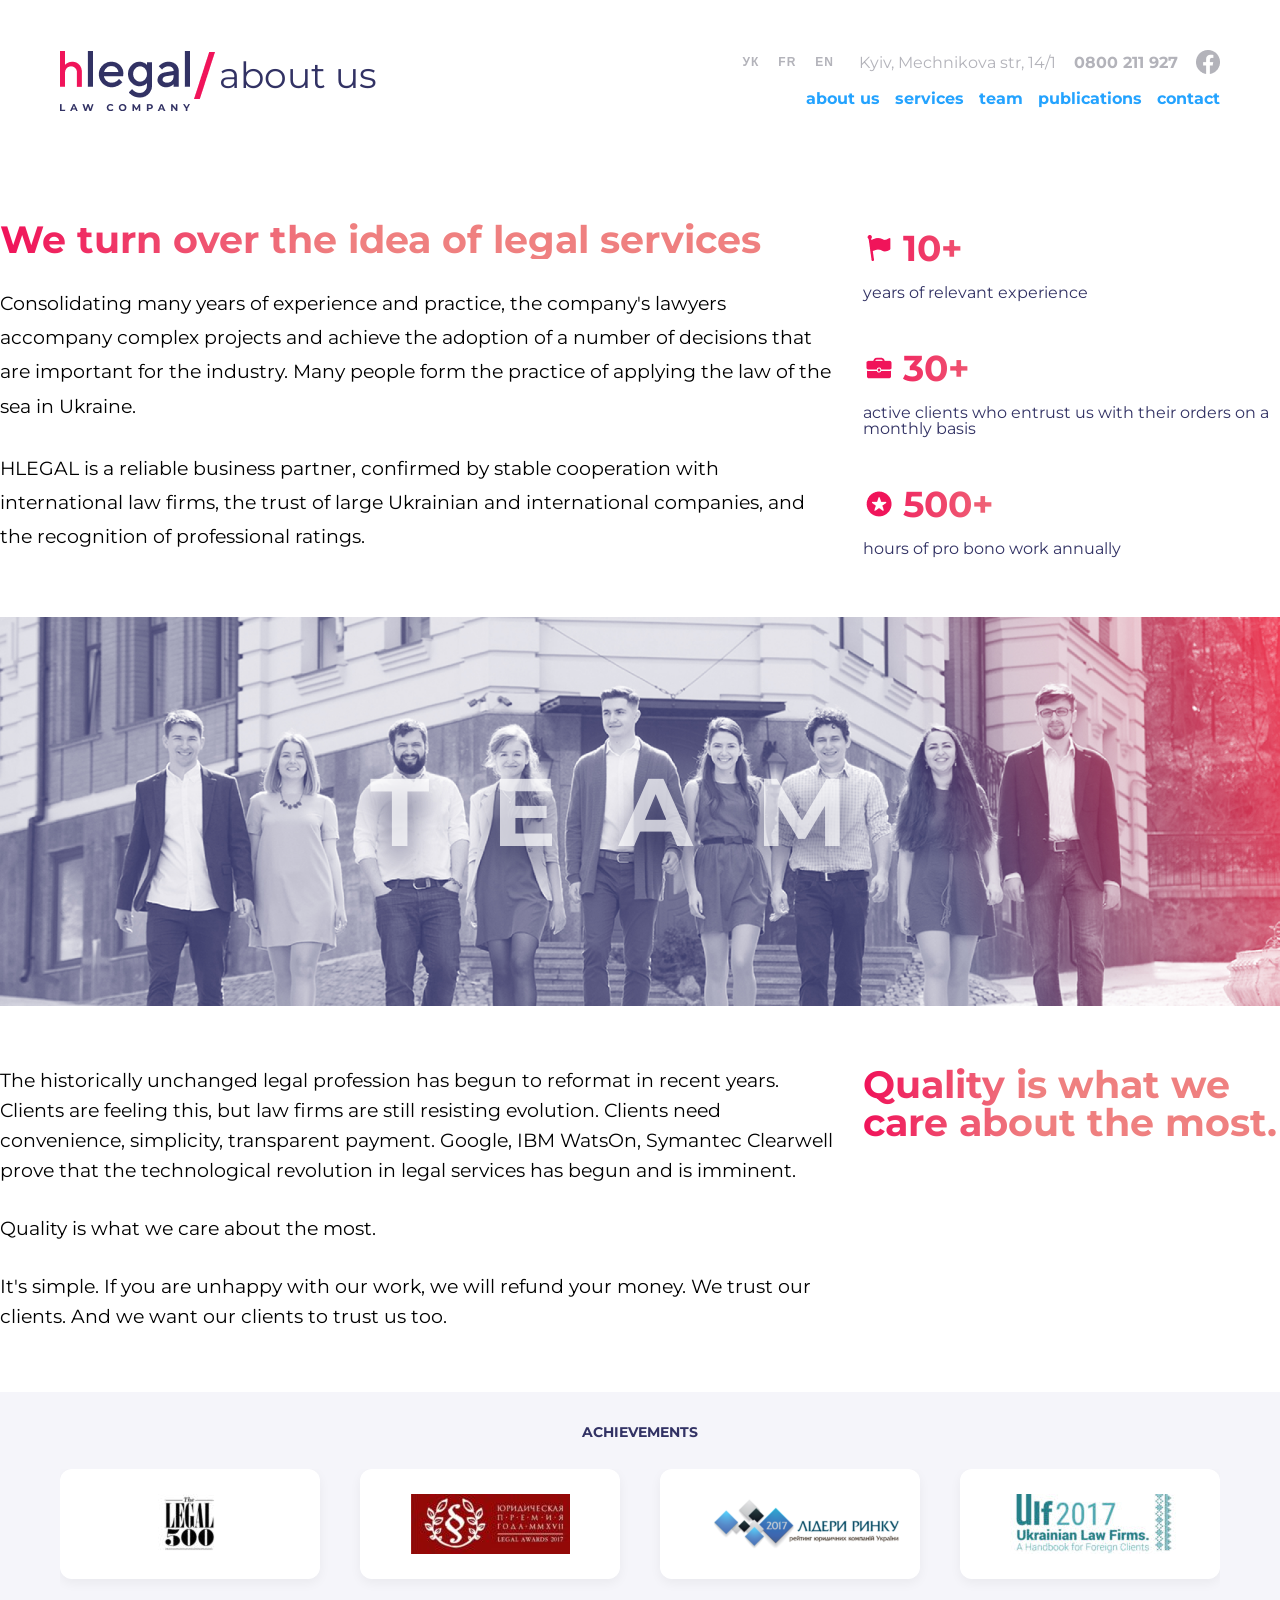
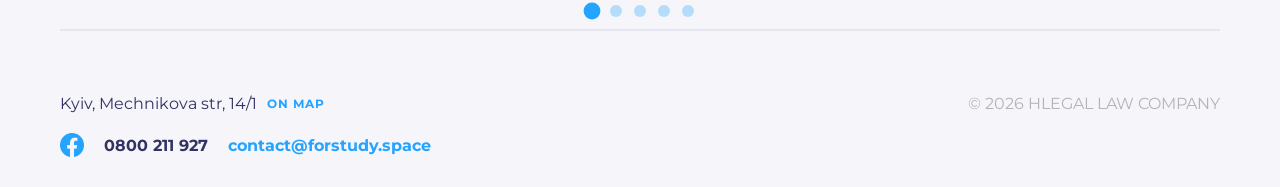
==== about.html @ 5de7d894 "about 1440" ====
<!doctype html>
<html lang="uk">
  <head>
    <meta charset="UTF-8" />
    <meta name="viewport" content="width=device-width, initial-scale=1.0" />
    <title>About Us | hlegal</title>
    <!-- Підключення вашого скомпільованого CSS файлу -->
    <link rel="stylesheet" href="scss/about.css" />
    <link
      rel="stylesheet"
      href="https://cdn.jsdelivr.net/npm/swiper@11/swiper-bundle.min.css"
    />
  </head>
  <body>
    <!-- ГОЛОВНИЙ КОНТЕЙНЕР СТОРІНКИ (1440px) -->
    <div class="container">
      <!-- =========================================================
           HEADER
           ========================================================= -->
      <header class="page-header">
        <!-- ЛОГОТИП -->
        <div class="page-header__logo">
          <a href="index.html" class="page-header__logo-link">
            <img src="./images/about/Logo.png" alt="hlegal logo" />
          </a>
          <a href="index.html" class="page-header__logo-link-second">
            <img src="./images/about/Slash.png" alt="slash spacer" />
          </a>
          <span class="page-header__logo-title">about us</span>
        </div>

        <!-- ПРАВА ЧАСТИНА (МЕТА + НАВІГАЦІЯ) -->
        <div class="page-header__right">
          <!-- МОВИ + КОНТАКТИ -->
          <div class="page-header__meta">
            <!-- ПЕРЕМИКАЧ МОВ -->
            <div class="lang-switcher">
              <button type="button" class="lang-switcher__btn">УК</button>
              <button type="button" class="lang-switcher__btn">FR</button>
              <button type="button" class="lang-switcher__btn">EN</button>
            </div>

            <!-- КОНТАКТИ -->
            <div class="header-contacts">
              <a
                href="https://www.google.com/maps/search/?api=1&query=Kyiv%2C+Mechnikova+str%2C+14%2F1"
                target="_blank"
                rel="noopener noreferrer"
                class="header-contacts__address"
              >
                Kyiv, Mechnikova str, 14/1
              </a>

              <a href="tel:0800211927" class="header-contacts__phone">
                0800 211 927
              </a>
              <a
                href="https://facebook.com"
                class="header-contacts__fb"
                target="_blank"
                rel="noopener"
              >
                <img
                  src="./images/about/Facebook.png"
                  alt="Facebook"
                  class="header-contacts__fb-icon"
                />
                <img
                  src="./images/about/Facebook-Hover.png"
                  alt="Facebook Hover"
                  class="header-contacts__fb-icon-hover"
                />
              </a>
            </div>
          </div>

          <!-- НАВІГАЦІЯ -->
          <nav class="header-nav">
            <a href="about.html" class="header-nav__link">about us</a>
            <a href="services.html" class="header-nav__link">services</a>
            <a href="team.html" class="header-nav__link">team</a>
            <a href="publications.html" class="header-nav__link"
              >publications</a
            >
            <a href="contacts.html" class="header-nav__link">contact</a>
          </nav>
        </div>
      </header>

      <!-- =========================================================
           MAIN CONTENT
           ========================================================= -->
      <main>
        <!-- СЕКЦІЯ ABOUT (Контейнер 1080px) -->
        <section class="about">
          <div class="container-small">
            <!-- Ліва частина з текстом -->
            <div class="about__content">
              <h1 class="about__title">
                We turn over the idea of legal services
              </h1>
              <p class="about__text">
                Consolidating many years of experience and practice, the
                company's lawyers accompany complex projects and achieve the
                adoption of a number of decisions that are important for the
                industry. Many people form the practice of applying the law of
                the sea in Ukraine.
              </p>
              <p class="about__text">
                HLEGAL is a reliable business partner, confirmed by stable
                cooperation with international law firms, the trust of large
                Ukrainian and international companies, and the recognition of
                professional ratings.
              </p>
            </div>

            <div class="about__statistics">
              <!-- 10+ -->
              <div class="about__stat">
                <div class="about__stat-number">
                  <img src="./images/about/Experience.png" alt="icon" />
                  <span>10+</span>
                </div>

                <p class="about__stat-text">years of relevant experience</p>
              </div>

              <!-- 30+ -->
              <div class="about__stat">
                <div class="about__stat-number">
                  <img src="./images/about/Clients.png" alt="icon" />
                  <span>30+</span>
                </div>

                <p class="about__stat-text">
                  active clients who entrust us with their orders on a monthly
                  basis
                </p>
              </div>

              <!-- 500+ -->
              <div class="about__stat">
                <div class="about__stat-number">
                  <img src="./images/about/Probono.png" alt="icon" />
                  <span>500+</span>
                </div>

                <p class="about__stat-text">hours of pro bono work annually</p>
              </div>
            </div>
          </div>
        </section>

        <!-- СЕКЦІЯ TEAM PHOTO (Контейнер 1440px) -->
        <section class="team-photo">
          <img
            src="./images/about/Team.jpg"
            alt="Наша команда"
            class="team-photo__image"
          />
          <h2 class="team-photo__title">team</h2>
        </section>

        <!-- СЕКЦІЯ QUALITY (Контейнер 1080px) -->
        <section class="quality">
          <div class="container-small">
            <!-- Перша колонка Grid -->
            <div class="quality__content">
              <p class="quality__text">
                The historically unchanged legal profession has begun to
                reformat in recent years. Clients are feeling this, but law
                firms are still resisting evolution. Clients need convenience,
                simplicity, transparent payment. Google, IBM WatsOn, Symantec
                Clearwell prove that the technological revolution in legal
                services has begun and is imminent.
              </p>
              <p class="quality__text">
                Quality is what we care about the most.
              </p>
              <p class="quality__text">
                It's simple. If you are unhappy with our work, we will refund
                your money. We trust our clients. And we want our clients to
                trust us too.
              </p>
            </div>

            <!-- Друга колонка Grid -->
            <div class="quality__content">
              <h3 class="quality__title">
                Quality is what we care about the most.
              </h3>
            </div>
          </div>
        </section>
        <!-- =========================================================
     СЕКЦІЯ СЛАЙДЕРА З ЗАГОЛОВКОМ (Контейнер 1080px, сірий фон)
     ========================================================= -->
        <section class="team-slider">
          <div class="container-small">
            <!-- ЗАГОЛОВОК СЕКЦІЇ -->
            <h3 class="team-slider__title">achievements</h3>

            <div class="swiper teamSwiper">
              <div class="swiper-wrapper">
                <!-- Слайд 1 -->
                <div class="swiper-slide team-slide">
                  <img
                    src="./images/about/Achievment-1.png"
                    loading="lazy"
                    alt="Partner 1"
                    class="team-slide__img"
                  />
                </div>
                <!-- Слайд 2 -->
                <div class="swiper-slide team-slide">
                  <img
                    src="./images/about/Achievment-2.png"
                    loading="lazy"
                    alt="Partner 2"
                    class="team-slide__img"
                  />
                </div>
                <!-- Слайд 3 -->
                <div class="swiper-slide team-slide">
                  <img
                    src="./images/about/Achievment-3.png"
                    loading="lazy"
                    alt="Partner 3"
                    class="team-slide__img"
                  />
                </div>
                <!-- Слайд 4 -->
                <div class="swiper-slide team-slide">
                  <img
                    src="./images/about/Achievment-4.png"
                    loading="lazy"
                    alt="Partner 4"
                    class="team-slide__img"
                  />
                </div>
                <!-- Слайд 1 -->
                <div class="swiper-slide team-slide">
                  <img
                    src="./images/about/Achievment-1.png"
                    loading="lazy"
                    alt="Partner 1"
                    class="team-slide__img"
                  />
                </div>
                <!-- Слайд 2 -->
                <div class="swiper-slide team-slide">
                  <img
                    src="./images/about/Achievment-2.png"
                    loading="lazy"
                    alt="Partner 2"
                    class="team-slide__img"
                  />
                </div>
                <!-- Слайд 3 -->
                <div class="swiper-slide team-slide">
                  <img
                    src="./images/about/Achievment-3.png"
                    loading="lazy"
                    alt="Partner 3"
                    class="team-slide__img"
                  />
                </div>
                <!-- Слайд 4 -->
                <div class="swiper-slide team-slide">
                  <img
                    src="./images/about/Achievment-4.png"
                    loading="lazy"
                    alt="Partner 4"
                    class="team-slide__img"
                  />
                </div>
              </div>

              <!-- Крапочки пагінації знизу -->
              <div class="swiper-pagination"></div>
            </div>
          </div>
        </section>
      </main>
      <!-- =========================================================
     FOOTER
     ========================================================= -->

      <footer class="footer">
        <!-- Ми видалили проміжний div, тепер тут одразу йде top -->
        <div class="footer__top">
          <!-- Ліва частина -->
          <div class="footer__info">
            <div class="footer__address">
              <a
                href="https://google.com"
                target="_blank"
                rel="noopener noreferrer"
                class="footer__address-link"
              >
                Kyiv, Mechnikova str, 14/1
              </a>
              <a
                href="https://google.com"
                target="_blank"
                rel="noopener noreferrer"
                class="footer__map-link"
              >
                ON MAP
              </a>
            </div>

            <div class="footer__contacts">
              <a
                href="https://facebook.com"
                class="header-contacts__fb"
                target="_blank"
                rel="noopener"
              >
                <img
                  src="./images/about/Facebook-Footer.png"
                  alt="Facebook"
                  class="header-contacts__fb-icon"
                />
                <img
                  src="./images/about/Facebook-Hover.png"
                  alt="Facebook Hover"
                  class="header-contacts__fb-icon-hover"
                />
              </a>
              <a href="tel:0800211927" class="footer__phone">0800 211 927</a>
              <a href="mailto:contact@forstudy.space" class="footer__email"
                >contact@forstudy.space</a
              >
            </div>
          </div>

          <!-- Права частина -->
          <p class="footer__copyright">
            © <span id="currentYear">2026</span> HLEGAL LAW COMPANY
          </p>
        </div>
      </footer>
    </div>

    <script src="https://cdn.jsdelivr.net/npm/swiper@11/swiper-bundle.min.js"></script>
    <script src="/js/slider.js"></script>
    <script src="./js/main.js"></script>
  </body>
</html>
---- scss/about.css ----
@charset "UTF-8";
/* =========================================
   ШРИФТИ
   ========================================= */
/* Montserrat Regular — звичайний текст */
@font-face {
  font-family: "Montserrat";
  src: url("../fonts/Montserrat-Regular.woff2") format("woff2"), url("../fonts/Montserrat-Regular.woff") format("woff");
  font-weight: 400;
  font-style: normal;
  font-display: swap;
}
/* Montserrat Bold — жирний текст */
@font-face {
  font-family: "Montserrat";
  src: url("../fonts/Montserrat-Bold.woff2") format("woff2"), url("../fonts/Montserrat-Bold.woff") format("woff");
  font-weight: 700;
  font-style: normal;
  font-display: swap;
}
/* =========================================
   БАЗОВІ НАЛАШТУВАННЯ
   ========================================= */
/*
  box-sizing: border-box;

  Робимо так, щоб padding і border
  входили в задану ширину елемента.
*/
* {
  box-sizing: border-box;
}

/*
  Прибираємо стандартні відступи браузера
  у html та body.
*/
html,
body {
  margin: 0;
  padding: 0;
}

/*
  Встановлюємо Montserrat
  як основний шрифт сайту.
*/
body {
  font-family: "Montserrat", sans-serif;
}

/*
  Прибираємо стандартне підкреслення
  у посилань.
*/
a {
  text-decoration: none;
}

/*
  Прибираємо стандартний стиль кнопок.
*/
button {
  border: none;
  background: none;
  padding: 0;
  cursor: pointer;
}

/* =========================================================
   LAYOUT CONTAINERS (Контейнери обмежувачі)
   ========================================================= */
.container-small, .container {
  width: 100%;
  margin: 0 auto;
}

.container {
  max-width: 1440px;
}

.container-small {
  max-width: 1320px;
}

/* =========================================================
   PAGE HEADER (Шапка сторінки)
   ========================================================= */
.page-header {
  width: 100%;
  padding: 50px 60px;
  display: grid;
  grid-template-columns: auto 1fr;
  gap: 20px;
}
.page-header__logo {
  display: grid;
  grid-template-columns: repeat(3, auto);
  align-items: center;
  column-gap: 4px;
}
.page-header__logo-link {
  display: grid;
}
.page-header__logo-link-second {
  display: grid;
  transform: translateY(-5px);
}
.page-header__logo-title {
  font-weight: 400;
  font-size: 36px;
  line-height: 1;
  color: #323264;
  transform: translateY(-6px);
}
.page-header__right {
  display: grid;
  grid-template-rows: auto auto;
  justify-items: end;
  gap: 15px;
}
.page-header__meta {
  display: grid;
  grid-template-columns: auto auto;
  gap: 18px;
  align-items: center;
}

/* =========================================================
   LANGUAGE SWITCHER (Перемикач мов)
   ========================================================= */
.lang-switcher {
  display: grid;
  grid-template-columns: repeat(3, auto);
  gap: 5px;
}
.lang-switcher__btn {
  padding: 5px 7px;
  font-weight: 700;
  font-size: 12px;
  letter-spacing: 1px;
  color: #b3b3ba;
  background: transparent;
  border: none;
  cursor: pointer;
  transition: color 0.3s ease, background-color 0.3s ease;
}
.lang-switcher__btn:hover, .lang-switcher__btn--active {
  color: #ffffff;
  background-color: #f0145a;
  border-radius: 8px;
}
.lang-switcher__btn:focus-visible {
  outline: 2px solid #f0145a;
  outline-offset: 2px;
  border-radius: 8px;
}

/* =========================================================
   HEADER CONTACTS (Контакти в шапці)
   ========================================================= */
.header-contacts {
  display: grid;
  grid-template-columns: repeat(3, auto);
  gap: 18px;
  align-items: center;
}
.header-contacts__address {
  font-weight: 400;
  font-size: 16px;
  text-align: right;
  color: #b3b3ba;
}
.header-contacts__phone {
  font-weight: 700;
  font-size: 16px;
  text-align: right;
  color: #b3b3ba;
  text-decoration: none;
}
.header-contacts__fb {
  display: grid;
  place-items: center;
  transition: transform 0.2s ease;
}
.header-contacts__fb-icon {
  display: block;
}
.header-contacts__fb-icon-hover {
  display: none;
}
.header-contacts__fb:hover {
  transform: scale(1.1);
}
.header-contacts__fb:hover .header-contacts__fb-icon {
  display: none;
}
.header-contacts__fb:hover .header-contacts__fb-icon-hover {
  display: block;
}

/* =========================================================
   HEADER NAVIGATION (Головне меню сайту)
   ========================================================= */
.header-nav {
  display: grid;
  grid-template-columns: repeat(5, auto);
  gap: 15px;
  justify-content: end;
  align-items: center;
}
.header-nav__link {
  font-weight: 700;
  font-size: 16px;
  color: #24a3ff;
  text-decoration: none;
  border-bottom: 3px solid transparent;
  transition: color 0.3s ease, border-color 0.3s ease;
}
.header-nav__link:hover {
  color: #f0145a;
  border-bottom-color: #f0145a;
}

/* =========================================================
   ABOUT SECTION (Секція "Про нас")
   ========================================================= */
.about {
  width: 100%;
  padding: 60px 0;
}
.about .container-small {
  display: grid;
  grid-template-columns: 6fr 3fr;
  gap: 30px;
  align-items: start;
}
.about__content {
  display: grid;
  gap: 28px;
}
.about__title {
  margin: 0;
  padding: 0;
  font-weight: 700;
  font-size: 38px;
  line-height: 1;
  background: linear-gradient(90.13deg, #f0145a 0.84%, #ef8080 40.96%);
  -webkit-background-clip: text;
  background-clip: text;
  -webkit-text-fill-color: transparent;
}
.about__text {
  margin: 0;
  padding: 0;
  font-weight: 400;
  font-size: 19px;
  line-height: 1.8;
  text-align: left;
  color: #000000;
}
.about__statistics {
  display: grid;
  gap: 40px;
}
.about__stat {
  display: grid;
  gap: 10px;
}
.about__stat-number {
  display: grid;
  grid-template-columns: auto auto;
  align-items: center;
  justify-content: start;
  column-gap: 8px;
  margin: 0;
  padding: 0;
  font-weight: 700;
  font-size: 36px;
  line-height: 1.5;
  background: linear-gradient(90.13deg, #f0145a 0.84%, #ef8080 40.96%);
  -webkit-background-clip: text;
  background-clip: text;
  -webkit-text-fill-color: transparent;
}
.about__stat-number img {
  display: block;
  will-change: transform;
}
.about__stat-number img:hover {
  animation: shake 0.4s ease-in-out;
  filter: drop-shadow(0 0 2px #f0145a);
}
.about__stat-text {
  margin: 0;
  padding: 0;
  font-weight: 400;
  font-size: 16px;
  line-height: 1;
  color: #323264;
}

/* =========================================================
 TEAM PHOTO SECTION (Банер командного фото)
 ========================================================= */
.team-photo {
  width: 100%;
  position: relative;
  display: grid;
}
.team-photo__image {
  width: 100%;
  height: auto;
  display: block;
  object-fit: cover;
}
.team-photo__title {
  margin: 0;
  position: absolute;
  top: 50%;
  left: 50%;
  transform: translate(-50%, -50%);
  font-weight: 700;
  font-size: 96px;
  line-height: 1;
  text-align: center;
  text-transform: uppercase;
  color: rgba(255, 255, 255, 0.7);
  text-shadow: 0 15px 30px rgba(40, 40, 86, 0.8);
  letter-spacing: 63px;
  margin-right: -63px;
  transition: color 0.3s ease;
}
.team-photo__title:hover {
  color: rgb(255, 255, 255);
}

/* =========================================================
   QUALITY SECTION (Секція якості/переваг)
   ========================================================= */
.quality {
  width: 100%;
  padding: 60px 0;
}
.quality .container-small {
  display: grid;
  grid-template-columns: 6fr 3fr;
  gap: 30px;
}
.quality__content {
  display: grid;
  gap: 28px;
}
.quality__title {
  margin: 0;
  padding: 0;
  font-weight: 700;
  font-size: 38px;
  line-height: 1;
  background: linear-gradient(90.13deg, #f0145a 0.84%, #ef8080 40.96%);
  -webkit-background-clip: text;
  background-clip: text;
  -webkit-text-fill-color: transparent;
}
.quality__text {
  margin: 0;
  padding: 0;
  font-weight: 400;
  font-size: 19px;
  line-height: 30px;
  color: #000000;
}

/* =========================================================
   ANIMATIONS & RESPONSIVE BREAKPOINTS (Анімації та адаптив)
   ========================================================= */
@keyframes shake {
  0% {
    transform: translateX(0) rotate(0);
  }
  25% {
    transform: translateX(-3px) rotate(-2deg);
  }
  50% {
    transform: translateX(3px) rotate(2deg);
  }
  75% {
    transform: translateX(-2px) rotate(-1deg);
  }
  100% {
    transform: translateX(0) rotate(0);
  }
}
/* =========================================================
   TEAM SLIDER (КАРТКИ В РЯДОК + ЗАГОЛОВОК ЗВЕРХУ)
   ========================================================= */
.team-slider {
  width: 100%;
  padding: 33px 60px;
  background-color: #f5f5fa;
}
.team-slider .container-small {
  width: 100%;
  max-width: 1440px;
  margin: 0 auto;
  border-bottom: 2px solid #e6e6f0;
  display: flex;
  flex-direction: column;
  gap: 30px;
}
.team-slider {
  /* ---------- ЗАГОЛОВОК H3 НА СІРОМУ ФОНІ ---------- */
}
.team-slider__title {
  margin: 0;
  padding: 0;
  text-align: center;
  text-transform: uppercase;
  font-weight: 700;
  font-size: 14px;
  line-height: 1;
  color: #323264;
}
.team-slider .swiper {
  width: 100%;
  padding-bottom: 50px;
}

/* ---------- ПРЯМОКУТНИК З КАРТИНКОЮ 300х100 ---------- */
.team-slide {
  display: grid !important;
  place-items: center;
  padding: 25px 50px;
  border-radius: 12px;
  overflow: hidden;
  background-color: #ffffff;
  box-shadow: 0 4px 12px rgba(0, 0, 0, 0.05);
  transition: transform 0.3s cubic-bezier(0.25, 0.46, 0.45, 0.94), box-shadow 0.3s ease;
}
.team-slide:hover {
  transform: translateY(-6px) scale(1.03);
  box-shadow: 0 10px 20px rgba(40, 40, 86, 0.12);
}
.team-slide__img {
  width: auto;
  height: auto;
  display: block;
  object-fit: contain;
}
.team-slide {
  backface-visibility: hidden;
  transform: translateZ(0);
}

/* ---------- КРАПОЧКИ ПАГІНАЦІЇ ---------- */
.team-slider .swiper-pagination-bullet {
  width: 12px;
  height: 12px;
  background-color: #24a3ff;
  opacity: 0.3;
  margin: 0 6px !important;
  transition: opacity 0.3s ease, transform 0.3s ease;
}
.team-slider .swiper-pagination-bullet:hover {
  opacity: 0.6;
  transform: scale(1.2);
}
.team-slider .swiper-pagination-bullet-active {
  opacity: 1;
  transform: scale(1.4);
  background-color: #24a3ff;
}
.team-slider .swiper-pagination-bullet-active:hover {
  opacity: 1;
  transform: scale(1.4);
}

/* =========================================================
   FOOTER SECTION
   ========================================================= */
.footer {
  width: 100%;
  padding: 30px 60px;
  background-color: #f5f5fa;
}
.footer__top {
  display: grid;
  grid-template-columns: 1fr auto;
  gap: 30px;
  align-items: start;
}
.footer__info {
  display: grid;
  gap: 20px;
}
.footer__address {
  display: grid;
  grid-template-columns: repeat(2, auto);
  gap: 10px;
  align-items: center;
  justify-content: start;
}
.footer__address-link {
  font-size: 16px;
  font-weight: 400;
  color: #323264;
  text-decoration: none;
}
.footer__map-link {
  font-size: 12px;
  font-weight: 700;
  letter-spacing: 1px;
  color: #24a3ff;
  text-decoration: none;
}
.footer__contacts {
  display: grid;
  grid-template-columns: repeat(3, auto);
  gap: 20px;
  align-items: center;
  justify-content: start;
}
.footer__contacts .header-contacts__fb {
  width: 24px;
  height: 24px;
  transition: transform 0.2s ease;
}
.footer__contacts .header-contacts__fb img {
  width: 100%;
  height: 100%;
  display: block;
  object-fit: contain;
}
.footer__contacts .header-contacts__fb .header-contacts__fb-icon-hover {
  display: none;
}
.footer__contacts .header-contacts__fb:hover {
  transform: scale(1.1);
}
.footer__contacts .header-contacts__fb:hover .header-contacts__fb-icon {
  display: none;
}
.footer__contacts .header-contacts__fb:hover .header-contacts__fb-icon-hover {
  display: block;
}
.footer__phone {
  font-size: 16px;
  font-weight: 700;
  color: #323264;
  text-decoration: none;
  transition: color 0.3s ease;
}
.footer__email {
  font-size: 16px;
  font-weight: 700;
  color: #24a3ff;
  text-decoration: none;
  transition: color 0.3s ease;
}
.footer__email:hover {
  color: #f0145a;
}
.footer__copyright {
  margin: 0;
  font-size: 16px;
  font-weight: 400;
  color: #b3b3ba;
  text-align: right;
}/*# sourceMappingURL=about.css.map */
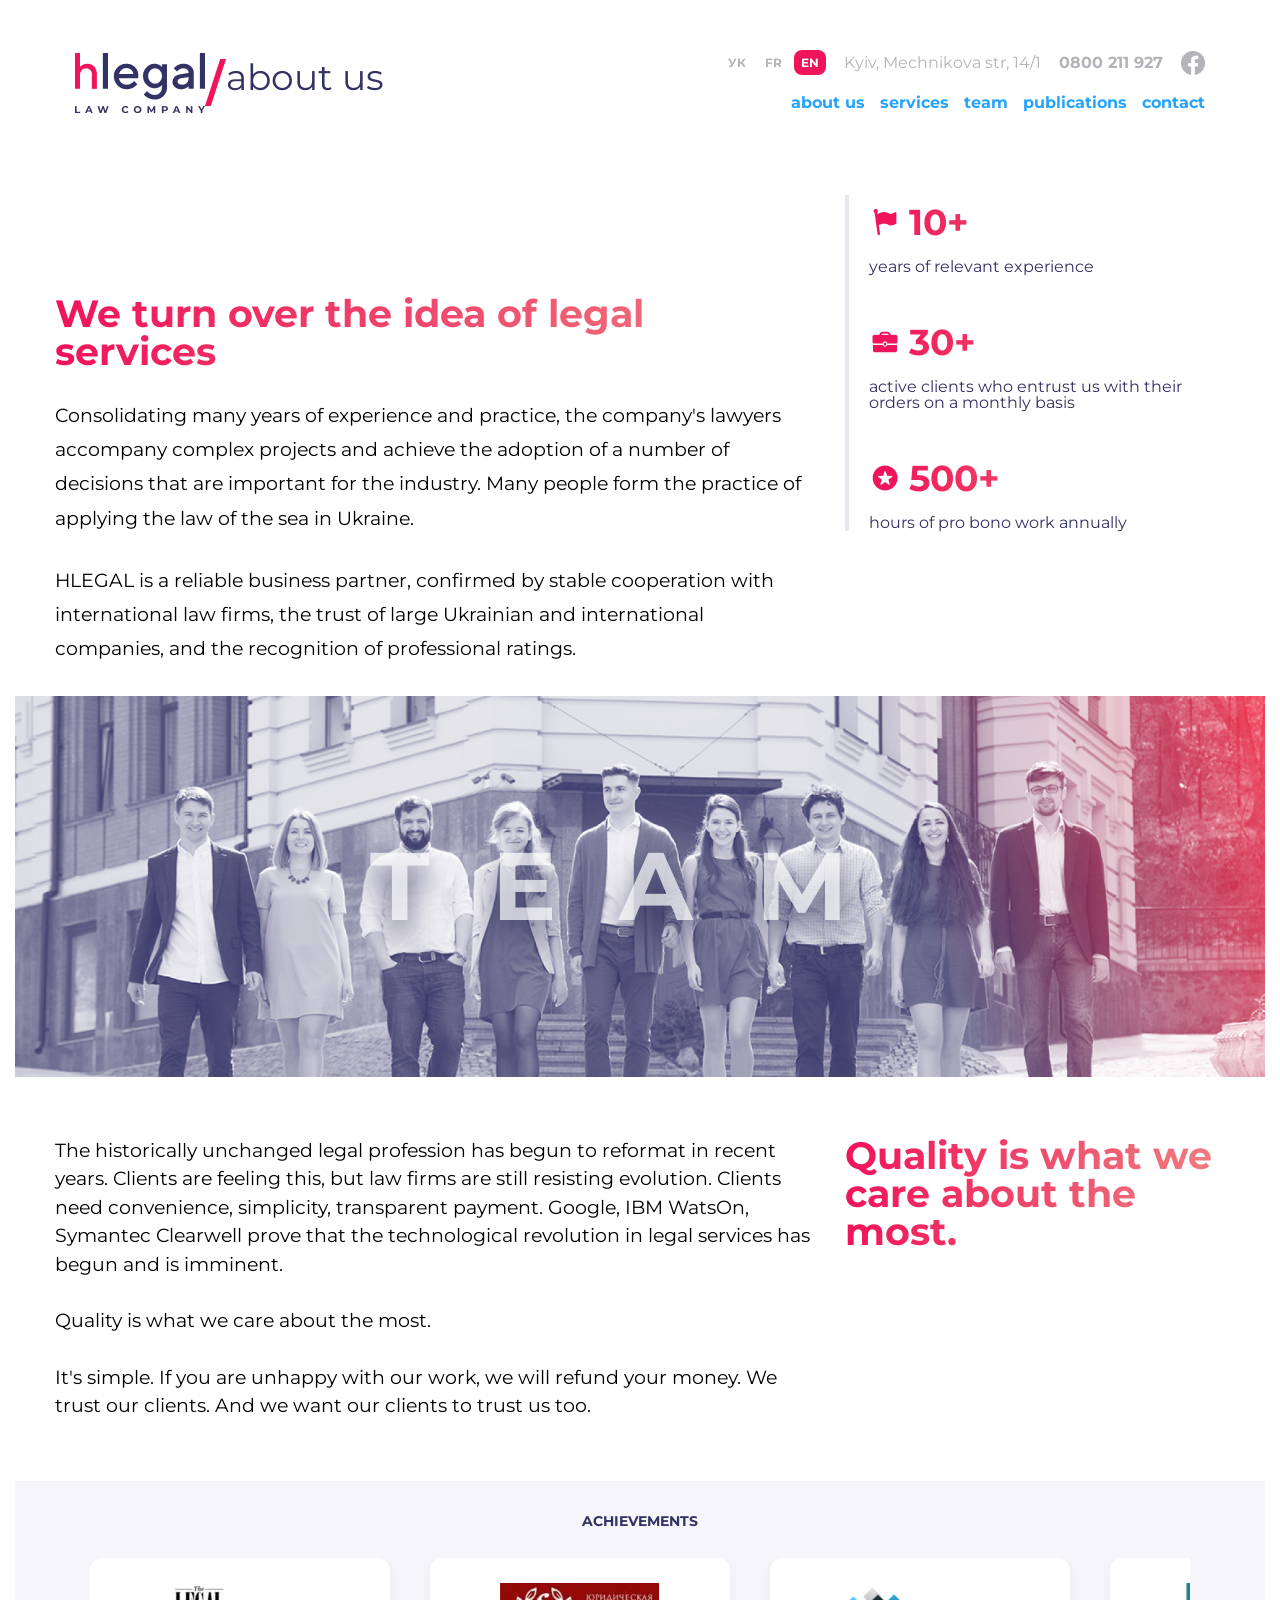
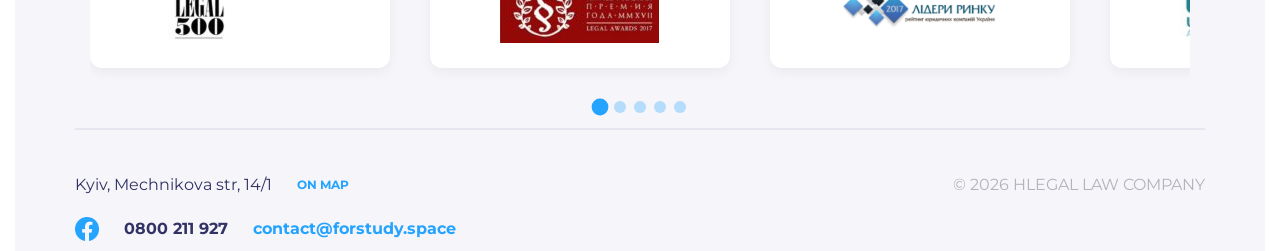
==== commit 47d0fe8c: "done" ====
--- a/about.html
+++ b/about.html
@@ -1,46 +1,69 @@
 <!doctype html>
-<html lang="uk">
+<html lang="en">
   <head>
     <meta charset="UTF-8" />
     <meta name="viewport" content="width=device-width, initial-scale=1.0" />
     <title>About Us | hlegal</title>
-    <!-- Підключення вашого скомпільованого CSS файлу -->
     <link rel="stylesheet" href="scss/about.css" />
+    <link rel="stylesheet" href="scss/header.css" />
+    <link rel="stylesheet" href="scss/footer.css" />
     <link
       rel="stylesheet"
       href="https://cdn.jsdelivr.net/npm/swiper@11/swiper-bundle.min.css"
     />
   </head>
+
   <body>
-    <!-- ГОЛОВНИЙ КОНТЕЙНЕР СТОРІНКИ (1440px) -->
     <div class="container">
-      <!-- =========================================================
-           HEADER
-           ========================================================= -->
       <header class="page-header">
-        <!-- ЛОГОТИП -->
         <div class="page-header__logo">
           <a href="index.html" class="page-header__logo-link">
-            <img src="./images/about/Logo.png" alt="hlegal logo" />
+            <img
+              src="./images/about/Logo.png"
+              alt="hlegal logo"
+              class="page-header__logo-img"
+            />
           </a>
+
           <a href="index.html" class="page-header__logo-link-second">
             <img src="./images/about/Slash.png" alt="slash spacer" />
           </a>
+
           <span class="page-header__logo-title">about us</span>
+
+          <!-- Бургер меню -->
+          <div class="burger">
+            <input type="checkbox" id="burger-checkbox" />
+
+            <label class="burger__button" for="burger-checkbox">
+              <span></span>
+              <span></span>
+              <span></span>
+            </label>
+          </div>
         </div>
 
-        <!-- ПРАВА ЧАСТИНА (МЕТА + НАВІГАЦІЯ) -->
         <div class="page-header__right">
-          <!-- МОВИ + КОНТАКТИ -->
           <div class="page-header__meta">
-            <!-- ПЕРЕМИКАЧ МОВ -->
-            <div class="lang-switcher">
-              <button type="button" class="lang-switcher__btn">УК</button>
-              <button type="button" class="lang-switcher__btn">FR</button>
-              <button type="button" class="lang-switcher__btn">EN</button>
-            </div>
-
-            <!-- КОНТАКТИ -->
+            <ul class="lang-switcher">
+              <li class="lang-switcher__item">
+                <button type="button" class="lang-switcher__btn">УК</button>
+              </li>
+
+              <li class="lang-switcher__item">
+                <button type="button" class="lang-switcher__btn">FR</button>
+              </li>
+
+              <li class="lang-switcher__item">
+                <button
+                  type="button"
+                  class="lang-switcher__btn lang-switcher__btn--active"
+                >
+                  EN
+                </button>
+              </li>
+            </ul>
+
             <div class="header-contacts">
               <a
                 href="https://www.google.com/maps/search/?api=1&query=Kyiv%2C+Mechnikova+str%2C+14%2F1"
@@ -54,17 +77,19 @@
               <a href="tel:0800211927" class="header-contacts__phone">
                 0800 211 927
               </a>
+
               <a
                 href="https://facebook.com"
                 class="header-contacts__fb"
                 target="_blank"
-                rel="noopener"
+                rel="noopener noreferrer"
               >
                 <img
                   src="./images/about/Facebook.png"
                   alt="Facebook"
                   class="header-contacts__fb-icon"
                 />
+
                 <img
                   src="./images/about/Facebook-Hover.png"
                   alt="Facebook Hover"
@@ -73,28 +98,36 @@
               </a>
             </div>
           </div>
-
-          <!-- НАВІГАЦІЯ -->
           <nav class="header-nav">
-            <a href="about.html" class="header-nav__link">about us</a>
-            <a href="services.html" class="header-nav__link">services</a>
-            <a href="team.html" class="header-nav__link">team</a>
-            <a href="publications.html" class="header-nav__link"
-              >publications</a
-            >
-            <a href="contacts.html" class="header-nav__link">contact</a>
+            <ul class="header-nav__list">
+              <li class="header-nav__item">
+                <a href="about.html" class="header-nav__link"> about us </a>
+              </li>
+
+              <li class="header-nav__item">
+                <a href="services.html" class="header-nav__link"> services </a>
+              </li>
+
+              <li class="header-nav__item">
+                <a href="team.html" class="header-nav__link"> team </a>
+              </li>
+
+              <li class="header-nav__item">
+                <a href="publications.html" class="header-nav__link">
+                  publications
+                </a>
+              </li>
+
+              <li class="header-nav__item">
+                <a href="contacts.html" class="header-nav__link"> contact </a>
+              </li>
+            </ul>
           </nav>
         </div>
       </header>
-
-      <!-- =========================================================
-           MAIN CONTENT
-           ========================================================= -->
       <main>
-        <!-- СЕКЦІЯ ABOUT (Контейнер 1080px) -->
         <section class="about">
-          <div class="container-small">
-            <!-- Ліва частина з текстом -->
+          <div class="container-medium">
             <div class="about__content">
               <h1 class="about__title">
                 We turn over the idea of legal services
@@ -115,7 +148,6 @@
             </div>
 
             <div class="about__statistics">
-              <!-- 10+ -->
               <div class="about__stat">
                 <div class="about__stat-number">
                   <img src="./images/about/Experience.png" alt="icon" />
@@ -125,7 +157,6 @@
                 <p class="about__stat-text">years of relevant experience</p>
               </div>
 
-              <!-- 30+ -->
               <div class="about__stat">
                 <div class="about__stat-number">
                   <img src="./images/about/Clients.png" alt="icon" />
@@ -138,7 +169,6 @@
                 </p>
               </div>
 
-              <!-- 500+ -->
               <div class="about__stat">
                 <div class="about__stat-number">
                   <img src="./images/about/Probono.png" alt="icon" />
@@ -151,7 +181,6 @@
           </div>
         </section>
 
-        <!-- СЕКЦІЯ TEAM PHOTO (Контейнер 1440px) -->
         <section class="team-photo">
           <img
             src="./images/about/Team.jpg"
@@ -161,10 +190,8 @@
           <h2 class="team-photo__title">team</h2>
         </section>
 
-        <!-- СЕКЦІЯ QUALITY (Контейнер 1080px) -->
         <section class="quality">
-          <div class="container-small">
-            <!-- Перша колонка Grid -->
+          <div class="container-medium">
             <div class="quality__content">
               <p class="quality__text">
                 The historically unchanged legal profession has begun to
@@ -174,7 +201,7 @@
                 Clearwell prove that the technological revolution in legal
                 services has begun and is imminent.
               </p>
-              <p class="quality__text">
+              <p class="quality__text quality__text--accent">
                 Quality is what we care about the most.
               </p>
               <p class="quality__text">
@@ -184,7 +211,6 @@
               </p>
             </div>
 
-            <!-- Друга колонка Grid -->
             <div class="quality__content">
               <h3 class="quality__title">
                 Quality is what we care about the most.
@@ -192,17 +218,13 @@
             </div>
           </div>
         </section>
-        <!-- =========================================================
-     СЕКЦІЯ СЛАЙДЕРА З ЗАГОЛОВКОМ (Контейнер 1080px, сірий фон)
-     ========================================================= -->
+
         <section class="team-slider">
-          <div class="container-small">
-            <!-- ЗАГОЛОВОК СЕКЦІЇ -->
+          <div class="container-medium">
             <h3 class="team-slider__title">achievements</h3>
 
             <div class="swiper teamSwiper">
               <div class="swiper-wrapper">
-                <!-- Слайд 1 -->
                 <div class="swiper-slide team-slide">
                   <img
                     src="./images/about/Achievment-1.png"
@@ -211,7 +233,6 @@
                     class="team-slide__img"
                   />
                 </div>
-                <!-- Слайд 2 -->
                 <div class="swiper-slide team-slide">
                   <img
                     src="./images/about/Achievment-2.png"
@@ -220,7 +241,6 @@
                     class="team-slide__img"
                   />
                 </div>
-                <!-- Слайд 3 -->
                 <div class="swiper-slide team-slide">
                   <img
                     src="./images/about/Achievment-3.png"
@@ -229,7 +249,6 @@
                     class="team-slide__img"
                   />
                 </div>
-                <!-- Слайд 4 -->
                 <div class="swiper-slide team-slide">
                   <img
                     src="./images/about/Achievment-4.png"
@@ -238,7 +257,6 @@
                     class="team-slide__img"
                   />
                 </div>
-                <!-- Слайд 1 -->
                 <div class="swiper-slide team-slide">
                   <img
                     src="./images/about/Achievment-1.png"
@@ -247,7 +265,6 @@
                     class="team-slide__img"
                   />
                 </div>
-                <!-- Слайд 2 -->
                 <div class="swiper-slide team-slide">
                   <img
                     src="./images/about/Achievment-2.png"
@@ -256,7 +273,6 @@
                     class="team-slide__img"
                   />
                 </div>
-                <!-- Слайд 3 -->
                 <div class="swiper-slide team-slide">
                   <img
                     src="./images/about/Achievment-3.png"
@@ -265,7 +281,6 @@
                     class="team-slide__img"
                   />
                 </div>
-                <!-- Слайд 4 -->
                 <div class="swiper-slide team-slide">
                   <img
                     src="./images/about/Achievment-4.png"
@@ -275,21 +290,14 @@
                   />
                 </div>
               </div>
-
-              <!-- Крапочки пагінації знизу -->
               <div class="swiper-pagination"></div>
             </div>
           </div>
         </section>
       </main>
-      <!-- =========================================================
-     FOOTER
-     ========================================================= -->
 
       <footer class="footer">
-        <!-- Ми видалили проміжний div, тепер тут одразу йде top -->
         <div class="footer__top">
-          <!-- Ліва частина -->
           <div class="footer__info">
             <div class="footer__address">
               <a
@@ -315,7 +323,7 @@
                 href="https://facebook.com"
                 class="header-contacts__fb"
                 target="_blank"
-                rel="noopener"
+                rel="noopener noreferrer"
               >
                 <img
                   src="./images/about/Facebook-Footer.png"
@@ -328,23 +336,23 @@
                   class="header-contacts__fb-icon-hover"
                 />
               </a>
+
               <a href="tel:0800211927" class="footer__phone">0800 211 927</a>
-              <a href="mailto:contact@forstudy.space" class="footer__email"
-                >contact@forstudy.space</a
-              >
-            </div>
-          </div>
-
-          <!-- Права частина -->
+
+              <a href="mailto:contact@forstudy.space" class="footer__email">
+                contact@forstudy.space
+              </a>
+            </div>
+          </div>
           <p class="footer__copyright">
             © <span id="currentYear">2026</span> HLEGAL LAW COMPANY
           </p>
         </div>
       </footer>
     </div>
-
     <script src="https://cdn.jsdelivr.net/npm/swiper@11/swiper-bundle.min.js"></script>
     <script src="/js/slider.js"></script>
     <script src="./js/main.js"></script>
+    <script src="js/lang-switcher.js"></script>
   </body>
 </html>
--- a/scss/about.css
+++ b/scss/about.css
@@ -1,8 +1,10 @@
 @charset "UTF-8";
-/* =========================================
-   ШРИФТИ
-   ========================================= */
-/* Montserrat Regular — звичайний текст */
+/* =========================================================
+КОЛІРНІ ЗМІННІ 
+   ========================================================= */
+/* =========================================================
+   ЛОКАЛЬНЕ ПІДКЛЮЧЕННЯ ШРИФТІВ
+   ========================================================= */
 @font-face {
   font-family: "Montserrat";
   src: url("../fonts/Montserrat-Regular.woff2") format("woff2"), url("../fonts/Montserrat-Regular.woff") format("woff");
@@ -10,7 +12,6 @@
   font-style: normal;
   font-display: swap;
 }
-/* Montserrat Bold — жирний текст */
 @font-face {
   font-family: "Montserrat";
   src: url("../fonts/Montserrat-Bold.woff2") format("woff2"), url("../fonts/Montserrat-Bold.woff") format("woff");
@@ -18,218 +19,186 @@
   font-style: normal;
   font-display: swap;
 }
-/* =========================================
-   БАЗОВІ НАЛАШТУВАННЯ
-   ========================================= */
-/*
+/* =========================================================
+ GLOBAL BASE SETTINGS 
+   ========================================================= */
+*,
+*::before,
+*::after {
   box-sizing: border-box;
-
-  Робимо так, щоб padding і border
-  входили в задану ширину елемента.
-*/
-* {
-  box-sizing: border-box;
-}
-
-/*
-  Прибираємо стандартні відступи браузера
-  у html та body.
-*/
-html,
-body {
   margin: 0;
   padding: 0;
 }
 
-/*
-  Встановлюємо Montserrat
-  як основний шрифт сайту.
-*/
+html {
+  scroll-behavior: smooth;
+  height: 100%;
+}
+
 body {
   font-family: "Montserrat", sans-serif;
-}
-
-/*
-  Прибираємо стандартне підкреслення
-  у посилань.
-*/
+  font-size: 16px;
+  line-height: 1.5;
+  color: #ffffff;
+  background-color: #ffffff;
+  min-height: 100%;
+}
+
 a {
+  color: inherit;
   text-decoration: none;
 }
 
-/*
-  Прибираємо стандартний стиль кнопок.
-*/
+ul,
+ol {
+  list-style: none;
+}
+
+img {
+  max-width: 100%;
+  height: auto;
+  display: block;
+}
+
 button {
-  border: none;
-  background: none;
-  padding: 0;
+  font-family: inherit;
   cursor: pointer;
 }
 
 /* =========================================================
-   LAYOUT CONTAINERS (Контейнери обмежувачі)
-   ========================================================= */
-.container-small, .container {
+   LAYOUT CONTAINERS
+   ========================================================= */
+.container-medium, .container {
   width: 100%;
   margin: 0 auto;
+  padding: 0 15px;
 }
 
 .container {
-  max-width: 1440px;
-}
-
-.container-small {
-  max-width: 1320px;
-}
-
-/* =========================================================
-   PAGE HEADER (Шапка сторінки)
-   ========================================================= */
-.page-header {
-  width: 100%;
-  padding: 50px 60px;
-  display: grid;
-  grid-template-columns: auto 1fr;
-  gap: 20px;
-}
-.page-header__logo {
-  display: grid;
-  grid-template-columns: repeat(3, auto);
-  align-items: center;
-  column-gap: 4px;
-}
-.page-header__logo-link {
-  display: grid;
-}
-.page-header__logo-link-second {
-  display: grid;
-  transform: translateY(-5px);
-}
-.page-header__logo-title {
-  font-weight: 400;
-  font-size: 36px;
-  line-height: 1;
-  color: #323264;
-  transform: translateY(-6px);
-}
-.page-header__right {
-  display: grid;
-  grid-template-rows: auto auto;
-  justify-items: end;
-  gap: 15px;
-}
-.page-header__meta {
-  display: grid;
-  grid-template-columns: auto auto;
-  gap: 18px;
-  align-items: center;
-}
-
-/* =========================================================
-   LANGUAGE SWITCHER (Перемикач мов)
-   ========================================================= */
-.lang-switcher {
-  display: grid;
-  grid-template-columns: repeat(3, auto);
-  gap: 5px;
-}
-.lang-switcher__btn {
-  padding: 5px 7px;
-  font-weight: 700;
-  font-size: 12px;
-  letter-spacing: 1px;
-  color: #b3b3ba;
-  background: transparent;
-  border: none;
-  cursor: pointer;
-  transition: color 0.3s ease, background-color 0.3s ease;
-}
-.lang-switcher__btn:hover, .lang-switcher__btn--active {
-  color: #ffffff;
-  background-color: #f0145a;
-  border-radius: 8px;
-}
-.lang-switcher__btn:focus-visible {
-  outline: 2px solid #f0145a;
-  outline-offset: 2px;
-  border-radius: 8px;
-}
-
-/* =========================================================
-   HEADER CONTACTS (Контакти в шапці)
-   ========================================================= */
-.header-contacts {
-  display: grid;
-  grid-template-columns: repeat(3, auto);
-  gap: 18px;
-  align-items: center;
-}
-.header-contacts__address {
-  font-weight: 400;
-  font-size: 16px;
-  text-align: right;
-  color: #b3b3ba;
-}
-.header-contacts__phone {
-  font-weight: 700;
-  font-size: 16px;
-  text-align: right;
-  color: #b3b3ba;
-  text-decoration: none;
-}
-.header-contacts__fb {
-  display: grid;
-  place-items: center;
-  transition: transform 0.2s ease;
-}
-.header-contacts__fb-icon {
-  display: block;
-}
-.header-contacts__fb-icon-hover {
-  display: none;
-}
-.header-contacts__fb:hover {
-  transform: scale(1.1);
-}
-.header-contacts__fb:hover .header-contacts__fb-icon {
-  display: none;
-}
-.header-contacts__fb:hover .header-contacts__fb-icon-hover {
-  display: block;
-}
-
-/* =========================================================
-   HEADER NAVIGATION (Головне меню сайту)
-   ========================================================= */
-.header-nav {
-  display: grid;
-  grid-template-columns: repeat(5, auto);
-  gap: 15px;
-  justify-content: end;
-  align-items: center;
-}
-.header-nav__link {
-  font-weight: 700;
-  font-size: 16px;
-  color: #24a3ff;
-  text-decoration: none;
-  border-bottom: 3px solid transparent;
-  transition: color 0.3s ease, border-color 0.3s ease;
-}
-.header-nav__link:hover {
-  color: #f0145a;
-  border-bottom-color: #f0145a;
-}
-
-/* =========================================================
-   ABOUT SECTION (Секція "Про нас")
+  max-width: 1920px;
+}
+
+.container-medium {
+  max-width: 1600px;
+}
+
+@media (max-width: 375px) {
+  .page-header {
+    width: 100%;
+  }
+  .page-header__logo {
+    width: 100%;
+    display: flex;
+    align-items: center;
+  }
+  .page-header .header-nav {
+    position: fixed;
+    inset: 0;
+    width: 100%;
+    height: 100vh;
+    display: flex;
+    align-items: center;
+    justify-content: center;
+    background-color: rgba(50, 50, 100, 0.8);
+    z-index: 999;
+    opacity: 0;
+    visibility: hidden;
+    transition: opacity 0.4s ease, visibility 0.4s ease;
+  }
+  .page-header .header-nav__list {
+    width: calc(100% - 30px);
+    max-width: 345px;
+    display: flex;
+    flex-direction: column;
+    gap: 15px;
+    background-color: #ffffff;
+    padding: 30px 15px;
+    border-radius: 20px;
+    transform: translateY(100%);
+    transition: transform 0.4s ease;
+  }
+  .page-header .header-nav__item {
+    width: 100%;
+  }
+  .page-header .header-nav__link {
+    display: block;
+    width: 100%;
+    padding: 15px;
+    text-align: center;
+    font-weight: 700;
+    font-size: 16px;
+    color: #24a3ff;
+    background-color: #f5f5fa;
+    border-radius: 12px;
+    transition: background-color 0.2s ease, color 0.2s ease;
+  }
+  .page-header .header-nav__link:hover {
+    background-color: rgba(36, 163, 255, 0.1);
+  }
+  .page-header .header-nav__link--active {
+    color: #f0145a;
+  }
+  .burger {
+    display: block;
+    margin-left: auto;
+  }
+  .burger__button {
+    position: relative;
+    width: 30px;
+    height: 30px;
+    display: flex;
+    align-items: center;
+    justify-content: center;
+    cursor: pointer;
+    z-index: 1001;
+  }
+  .burger__button span {
+    position: absolute;
+    width: 100%;
+    height: 2px;
+    background-color: #ffffff;
+    transition: transform 0.3s ease, background-color 0.3s ease, opacity 0.3s ease;
+  }
+  .burger__button span:nth-child(1) {
+    transform: translateY(-7px);
+  }
+  .burger__button span:nth-child(2) {
+    transform: translateY(0);
+  }
+  .burger__button span:nth-child(3) {
+    transform: translateY(7px);
+  }
+  .burger input {
+    display: none;
+  }
+  .page-header:has(#burger-checkbox:checked) .header-nav {
+    opacity: 1;
+    visibility: visible;
+  }
+  .page-header:has(#burger-checkbox:checked) .header-nav .header-nav__list {
+    transform: translateY(0);
+  }
+  .page-header:has(#burger-checkbox:checked) .burger__button span {
+    background-color: #f0145a;
+  }
+  .page-header:has(#burger-checkbox:checked) .burger__button span:nth-child(1) {
+    transform: rotate(45deg);
+  }
+  .page-header:has(#burger-checkbox:checked) .burger__button span:nth-child(2) {
+    opacity: 0;
+  }
+  .page-header:has(#burger-checkbox:checked) .burger__button span:nth-child(3) {
+    transform: rotate(-45deg);
+  }
+}
+/* =========================================================
+   ABOUT SECTION
    ========================================================= */
 .about {
   width: 100%;
-  padding: 60px 0;
-}
-.about .container-small {
+  padding: 30px 0;
+}
+.about .container-medium {
   display: grid;
   grid-template-columns: 6fr 3fr;
   gap: 30px;
@@ -240,69 +209,106 @@
   gap: 28px;
 }
 .about__title {
-  margin: 0;
-  padding: 0;
   font-weight: 700;
   font-size: 38px;
   line-height: 1;
-  background: linear-gradient(90.13deg, #f0145a 0.84%, #ef8080 40.96%);
+  margin-top: 100px;
+  background: linear-gradient(90.13deg, #f0145a 0.84%, #ef8080 99.96%);
   -webkit-background-clip: text;
   background-clip: text;
   -webkit-text-fill-color: transparent;
 }
 .about__text {
-  margin: 0;
-  padding: 0;
   font-weight: 400;
   font-size: 19px;
   line-height: 1.8;
-  text-align: left;
   color: #000000;
 }
 .about__statistics {
   display: grid;
   gap: 40px;
+  border-left: 4px solid #e6e6f0;
+  padding-left: 60px;
 }
 .about__stat {
   display: grid;
   gap: 10px;
 }
 .about__stat-number {
-  display: grid;
-  grid-template-columns: auto auto;
+  display: flex;
   align-items: center;
-  justify-content: start;
-  column-gap: 8px;
-  margin: 0;
-  padding: 0;
+  gap: 8px;
   font-weight: 700;
   font-size: 36px;
   line-height: 1.5;
-  background: linear-gradient(90.13deg, #f0145a 0.84%, #ef8080 40.96%);
+  background: linear-gradient(90.13deg, #f0145a 0.84%, #ef8080 99.96%);
   -webkit-background-clip: text;
   background-clip: text;
   -webkit-text-fill-color: transparent;
 }
 .about__stat-number img {
   display: block;
-  will-change: transform;
 }
 .about__stat-number img:hover {
   animation: shake 0.4s ease-in-out;
   filter: drop-shadow(0 0 2px #f0145a);
 }
 .about__stat-text {
-  margin: 0;
-  padding: 0;
   font-weight: 400;
   font-size: 16px;
   line-height: 1;
   color: #323264;
 }
 
-/* =========================================================
- TEAM PHOTO SECTION (Банер командного фото)
- ========================================================= */
+@media (max-width: 1440px) {
+  .about .container-medium {
+    max-width: 1200px;
+    margin: 0 auto;
+  }
+  .about__statistics {
+    padding-left: 20px;
+  }
+}
+@media (max-width: 1024px) {
+  .about .container-medium {
+    max-width: 904px;
+    margin: 0 auto;
+  }
+}
+@media (max-width: 768px) {
+  .about .container-medium {
+    max-width: 648px;
+    margin: 0 auto;
+    grid-template-columns: 1fr;
+    gap: 30px;
+  }
+  .about__content {
+    gap: 28px;
+  }
+  .about__statistics {
+    gap: 40px;
+    padding-left: 30px;
+    border-left: 4px solid #e6e6f0;
+  }
+}
+@media (max-width: 375px) {
+  .about {
+    padding: 10px 5px;
+  }
+  .about .container-medium {
+    max-width: 315px;
+    margin: 0 auto;
+    grid-template-columns: 1fr;
+    gap: 30px;
+  }
+  .about__statistics {
+    padding-left: 30px;
+    gap: 30px;
+  }
+}
+/* =========================================================
+   TEAM PHOTO SECTION
+   ========================================================= */
 .team-photo {
   width: 100%;
   position: relative;
@@ -310,12 +316,10 @@
 }
 .team-photo__image {
   width: 100%;
-  height: auto;
   display: block;
   object-fit: cover;
 }
 .team-photo__title {
-  margin: 0;
   position: absolute;
   top: 50%;
   left: 50%;
@@ -332,17 +336,43 @@
   transition: color 0.3s ease;
 }
 .team-photo__title:hover {
-  color: rgb(255, 255, 255);
-}
-
-/* =========================================================
-   QUALITY SECTION (Секція якості/переваг)
+  color: #ffffff;
+}
+
+@media (max-width: 1440px) {
+  .team-photo {
+    width: 100%;
+  }
+}
+@media (max-width: 1024px) {
+  .team-photo__title {
+    font-size: 86px;
+    letter-spacing: 40px;
+    margin-right: -40px;
+  }
+}
+@media (max-width: 768px) {
+  .team-photo__title {
+    font-size: 46px;
+    letter-spacing: 60px;
+    margin-right: -30px;
+  }
+}
+@media (max-width: 375px) {
+  .team-photo__title {
+    font-size: 36px;
+    letter-spacing: 15px;
+    margin-right: -15px;
+  }
+}
+/* =========================================================
+   QUALITY SECTION
    ========================================================= */
 .quality {
   width: 100%;
   padding: 60px 0;
 }
-.quality .container-small {
+.quality .container-medium {
   display: grid;
   grid-template-columns: 6fr 3fr;
   gap: 30px;
@@ -352,27 +382,58 @@
   gap: 28px;
 }
 .quality__title {
-  margin: 0;
-  padding: 0;
   font-weight: 700;
   font-size: 38px;
   line-height: 1;
-  background: linear-gradient(90.13deg, #f0145a 0.84%, #ef8080 40.96%);
+  background: linear-gradient(90.13deg, #f0145a 0.84%, #ef8080 99.96%);
   -webkit-background-clip: text;
   background-clip: text;
   -webkit-text-fill-color: transparent;
 }
 .quality__text {
-  margin: 0;
-  padding: 0;
   font-weight: 400;
   font-size: 19px;
-  line-height: 30px;
+  line-height: 1.5;
   color: #000000;
 }
 
-/* =========================================================
-   ANIMATIONS & RESPONSIVE BREAKPOINTS (Анімації та адаптив)
+@media (max-width: 1440px) {
+  .quality .container-medium {
+    max-width: 1200px;
+    margin: 0 auto;
+  }
+}
+@media (max-width: 1024px) {
+  .quality .container-medium {
+    max-width: 904px;
+    margin: 0 auto;
+  }
+}
+@media (max-width: 768px) {
+  .quality .container-medium {
+    max-width: 648px;
+    margin: 0 auto;
+    grid-template-columns: 1fr;
+    gap: 30px;
+  }
+  .quality__content {
+    display: flex;
+    flex-direction: column;
+  }
+  .quality__title {
+    order: 2;
+  }
+  .quality__text {
+    order: 1;
+  }
+}
+@media (max-width: 375px) {
+  .quality {
+    padding: 10px 15px;
+  }
+}
+/* =========================================================
+   ANIMATIONS
    ========================================================= */
 @keyframes shake {
   0% {
@@ -392,28 +453,24 @@
   }
 }
 /* =========================================================
-   TEAM SLIDER (КАРТКИ В РЯДОК + ЗАГОЛОВОК ЗВЕРХУ)
+   TEAM SLIDER
    ========================================================= */
 .team-slider {
+  box-sizing: border-box;
   width: 100%;
   padding: 33px 60px;
   background-color: #f5f5fa;
 }
-.team-slider .container-small {
-  width: 100%;
-  max-width: 1440px;
+.team-slider .container-medium {
+  box-sizing: border-box;
+  width: 100%;
   margin: 0 auto;
   border-bottom: 2px solid #e6e6f0;
   display: flex;
   flex-direction: column;
   gap: 30px;
 }
-.team-slider {
-  /* ---------- ЗАГОЛОВОК H3 НА СІРОМУ ФОНІ ---------- */
-}
 .team-slider__title {
-  margin: 0;
-  padding: 0;
   text-align: center;
   text-transform: uppercase;
   font-weight: 700;
@@ -423,14 +480,40 @@
 }
 .team-slider .swiper {
   width: 100%;
-  padding-bottom: 50px;
-}
-
-/* ---------- ПРЯМОКУТНИК З КАРТИНКОЮ 300х100 ---------- */
+  padding-bottom: 60px;
+}
+.team-slider .swiper-pagination-bullet {
+  width: 12px;
+  height: 12px;
+  background-color: #24a3ff;
+  opacity: 0.3;
+  margin: 0 6px;
+  transition: opacity 0.3s ease, transform 0.3s ease;
+}
+.team-slider .swiper-pagination-bullet:hover {
+  opacity: 0.6;
+  transform: scale(1.2);
+}
+.team-slider .swiper-pagination-bullet-active {
+  opacity: 1;
+  transform: scale(1.4);
+  background-color: #24a3ff;
+}
+.team-slider .swiper-pagination-bullet-active:hover {
+  opacity: 1;
+  transform: scale(1.4);
+}
+
+/* =========================================================
+   TEAM SLIDE
+   ========================================================= */
 .team-slide {
-  display: grid !important;
+  box-sizing: border-box;
+  width: 370px !important;
+  height: 110px !important;
+  display: grid;
   place-items: center;
-  padding: 25px 50px;
+  padding: 25px 70px;
   border-radius: 12px;
   overflow: hidden;
   background-color: #ffffff;
@@ -452,118 +535,58 @@
   transform: translateZ(0);
 }
 
-/* ---------- КРАПОЧКИ ПАГІНАЦІЇ ---------- */
-.team-slider .swiper-pagination-bullet {
-  width: 12px;
-  height: 12px;
-  background-color: #24a3ff;
-  opacity: 0.3;
-  margin: 0 6px !important;
-  transition: opacity 0.3s ease, transform 0.3s ease;
-}
-.team-slider .swiper-pagination-bullet:hover {
-  opacity: 0.6;
-  transform: scale(1.2);
-}
-.team-slider .swiper-pagination-bullet-active {
-  opacity: 1;
-  transform: scale(1.4);
-  background-color: #24a3ff;
-}
-.team-slider .swiper-pagination-bullet-active:hover {
-  opacity: 1;
-  transform: scale(1.4);
-}
-
-/* =========================================================
-   FOOTER SECTION
-   ========================================================= */
-.footer {
-  width: 100%;
-  padding: 30px 60px;
-  background-color: #f5f5fa;
-}
-.footer__top {
-  display: grid;
-  grid-template-columns: 1fr auto;
-  gap: 30px;
-  align-items: start;
-}
-.footer__info {
-  display: grid;
-  gap: 20px;
-}
-.footer__address {
-  display: grid;
-  grid-template-columns: repeat(2, auto);
-  gap: 10px;
-  align-items: center;
-  justify-content: start;
-}
-.footer__address-link {
-  font-size: 16px;
-  font-weight: 400;
-  color: #323264;
-  text-decoration: none;
-}
-.footer__map-link {
-  font-size: 12px;
-  font-weight: 700;
-  letter-spacing: 1px;
-  color: #24a3ff;
-  text-decoration: none;
-}
-.footer__contacts {
-  display: grid;
-  grid-template-columns: repeat(3, auto);
-  gap: 20px;
-  align-items: center;
-  justify-content: start;
-}
-.footer__contacts .header-contacts__fb {
-  width: 24px;
-  height: 24px;
-  transition: transform 0.2s ease;
-}
-.footer__contacts .header-contacts__fb img {
-  width: 100%;
-  height: 100%;
-  display: block;
-  object-fit: contain;
-}
-.footer__contacts .header-contacts__fb .header-contacts__fb-icon-hover {
-  display: none;
-}
-.footer__contacts .header-contacts__fb:hover {
-  transform: scale(1.1);
-}
-.footer__contacts .header-contacts__fb:hover .header-contacts__fb-icon {
-  display: none;
-}
-.footer__contacts .header-contacts__fb:hover .header-contacts__fb-icon-hover {
-  display: block;
-}
-.footer__phone {
-  font-size: 16px;
-  font-weight: 700;
-  color: #323264;
-  text-decoration: none;
-  transition: color 0.3s ease;
-}
-.footer__email {
-  font-size: 16px;
-  font-weight: 700;
-  color: #24a3ff;
-  text-decoration: none;
-  transition: color 0.3s ease;
-}
-.footer__email:hover {
-  color: #f0145a;
-}
-.footer__copyright {
-  margin: 0;
-  font-size: 16px;
-  font-weight: 400;
-  color: #b3b3ba;
-  text-align: right;
+/* =========================================================
+   1440px
+   ========================================================= */
+@media (max-width: 1440px) {
+  .team-slider .container-medium {
+    max-width: 1200px;
+  }
+  .team-slide {
+    width: 300px !important;
+    height: 110px !important;
+    padding: 25px 70px;
+  }
+}
+/* =========================================================
+   1024px
+   ========================================================= */
+@media (max-width: 1024px) {
+  .team-slider .container-medium {
+    max-width: 904px;
+  }
+  .team-slide {
+    width: 196px !important;
+    height: 110px !important;
+    padding: 25px 10px;
+  }
+}
+/* =========================================================
+   768px
+   ========================================================= */
+@media (max-width: 768px) {
+  .team-slider .container-medium {
+    max-width: 600px;
+  }
+  .team-slide {
+    width: 90px !important;
+    height: 100px !important;
+    padding: 25px 20px;
+  }
+}
+/* =========================================================
+   375px
+   ========================================================= */
+@media (max-width: 375px) {
+  .team-slider {
+    padding: 33px 15px;
+  }
+  .team-slider .container-medium {
+    max-width: 315px;
+  }
+  .team-slide {
+    width: 100% !important;
+    height: 90px !important;
+    padding: 15px;
+  }
 }/*# sourceMappingURL=about.css.map */
--- a/scss/header.css
+++ b/scss/header.css
@@ -0,0 +1,370 @@
+@charset "UTF-8";
+/* =========================================================
+КОЛІРНІ ЗМІННІ 
+   ========================================================= */
+/* =========================================================
+   ЛОКАЛЬНЕ ПІДКЛЮЧЕННЯ ШРИФТІВ
+   ========================================================= */
+@font-face {
+  font-family: "Montserrat";
+  src: url("../fonts/Montserrat-Regular.woff2") format("woff2"), url("../fonts/Montserrat-Regular.woff") format("woff");
+  font-weight: 400;
+  font-style: normal;
+  font-display: swap;
+}
+@font-face {
+  font-family: "Montserrat";
+  src: url("../fonts/Montserrat-Bold.woff2") format("woff2"), url("../fonts/Montserrat-Bold.woff") format("woff");
+  font-weight: 700;
+  font-style: normal;
+  font-display: swap;
+}
+/* =========================================================
+ GLOBAL BASE SETTINGS 
+   ========================================================= */
+*,
+*::before,
+*::after {
+  box-sizing: border-box;
+  margin: 0;
+  padding: 0;
+}
+
+html {
+  scroll-behavior: smooth;
+  height: 100%;
+}
+
+body {
+  font-family: "Montserrat", sans-serif;
+  font-size: 16px;
+  line-height: 1.5;
+  color: #ffffff;
+  background-color: #ffffff;
+  min-height: 100%;
+}
+
+a {
+  color: inherit;
+  text-decoration: none;
+}
+
+ul,
+ol {
+  list-style: none;
+}
+
+img {
+  max-width: 100%;
+  height: auto;
+  display: block;
+}
+
+button {
+  font-family: inherit;
+  cursor: pointer;
+}
+
+/* =========================================================
+   PAGE HEADER 
+   ========================================================= */
+.page-header {
+  width: 100%;
+  max-width: 1920px;
+  margin: 0 auto;
+  padding: 30px 30px;
+  display: grid;
+  grid-template-columns: auto 1fr;
+  gap: 20px;
+}
+.page-header__logo {
+  display: flex;
+  align-items: center;
+}
+.page-header__logo-link {
+  display: block;
+}
+.page-header__logo-title {
+  font-weight: 400;
+  font-size: 36px;
+  line-height: 1;
+  color: #323264;
+  transform: translateY(-6px);
+}
+.page-header__right {
+  display: grid;
+  grid-template-rows: auto auto;
+  justify-items: end;
+  gap: 16px;
+}
+.page-header__meta {
+  display: flex;
+  align-items: center;
+  gap: 18px;
+}
+
+/* =========================================================
+   LANGUAGE SWITCHER 
+   ========================================================= */
+.lang-switcher {
+  display: flex;
+  align-items: center;
+  gap: 5px;
+}
+.lang-switcher__btn {
+  padding: 5px 7px;
+  font-weight: 700;
+  font-size: 12px;
+  color: #b3b3ba;
+  background: transparent;
+  border: none;
+  transition: color 0.3s ease, background-color 0.3s ease;
+}
+.lang-switcher__btn:hover, .lang-switcher__btn--active {
+  color: #ffffff;
+  background-color: #f0145a;
+  border-radius: 8px;
+}
+
+/* =========================================================
+   HEADER CONTACTS 
+   ========================================================= */
+.header-contacts {
+  display: flex;
+  align-items: center;
+  gap: 18px;
+}
+.header-contacts__address {
+  font-weight: 400;
+  font-size: 16px;
+  text-align: right;
+  color: #b3b3ba;
+  transition: color 0.3s ease;
+}
+.header-contacts__address:hover {
+  color: #f0145a;
+}
+.header-contacts__phone {
+  font-weight: 700;
+  font-size: 16px;
+  text-align: right;
+  color: #b3b3ba;
+  transition: color 0.3s ease;
+}
+.header-contacts__phone:hover {
+  color: #f0145a;
+}
+.header-contacts__fb {
+  display: flex;
+  align-items: center;
+  transition: transform 0.2s ease;
+}
+.header-contacts__fb-icon {
+  display: block;
+}
+.header-contacts__fb-icon-hover {
+  display: none;
+}
+.header-contacts__fb:hover {
+  transform: scale(1.1);
+}
+.header-contacts__fb:hover .header-contacts__fb-icon {
+  display: none;
+}
+.header-contacts__fb:hover .header-contacts__fb-icon-hover {
+  display: block;
+}
+
+/* =========================================================
+   HEADER NAVIGATION 
+   ========================================================= */
+.header-nav__list {
+  display: flex;
+  align-items: center;
+  gap: 15px;
+}
+.header-nav__link {
+  font-weight: 700;
+  font-size: 16px;
+  color: #24a3ff;
+  border-bottom: 3px solid transparent;
+  transition: color 0.3s ease, border-color 0.3s ease;
+}
+.header-nav__link:hover {
+  color: #f0145a;
+  border-bottom-color: #f0145a;
+}
+
+.burger input {
+  display: none;
+}
+
+@media (max-width: 1440px) {
+  .page-header {
+    max-width: 1440px;
+    padding: 50px 60px;
+  }
+}
+@media (max-width: 1024px) {
+  .page-header {
+    max-width: 1024px;
+    padding: 50px 10px;
+  }
+}
+@media (max-width: 768px) {
+  .page-header {
+    max-width: 768px;
+    padding: 30px 30px;
+    grid-template-columns: 1fr;
+    gap: 20px;
+  }
+  .page-header__right {
+    display: contents;
+  }
+  .page-header__meta {
+    grid-row: 1;
+    justify-content: flex-start;
+  }
+  .page-header__logo {
+    grid-row: 2;
+    justify-self: start;
+  }
+  .header-nav {
+    grid-row: 3;
+  }
+  .header-nav__list {
+    justify-content: flex-start;
+    gap: 15px;
+  }
+}
+@media (max-width: 375px) {
+  .page-header {
+    width: 100%;
+    padding: 0;
+    margin: 0;
+    position: absolute;
+    top: 0;
+    left: 0;
+    z-index: 10;
+    grid-template-columns: 1fr;
+    gap: 0;
+  }
+  .page-header__right {
+    display: contents;
+  }
+  .page-header__meta {
+    width: 100%;
+    padding: 10px 15px;
+    justify-content: space-between;
+    background-color: #f5f5fa;
+  }
+  .page-header__logo {
+    width: 100%;
+    padding: 15px;
+    justify-content: flex-start;
+    gap: 5px;
+  }
+  .page-header__logo-img {
+    width: 65px;
+    height: auto;
+  }
+  .page-header__logo-title {
+    font-size: 20px;
+  }
+  .page-header__logo-link-second img {
+    width: 10px;
+    height: auto;
+  }
+  .header-contacts__address, .header-contacts__fb {
+    display: none;
+  }
+  .burger {
+    display: block;
+    margin-left: auto;
+  }
+  .burger__button {
+    position: relative;
+    width: 30px;
+    height: 30px;
+    display: flex;
+    align-items: center;
+    justify-content: center;
+    cursor: pointer;
+  }
+  .burger__button span {
+    position: absolute;
+    width: 100%;
+    height: 2px;
+    background-color: #323264;
+    transition: transform 0.3s ease, background-color 0.3s ease, opacity 0.3s ease;
+  }
+  .burger__button span:nth-child(1) {
+    transform: translateY(-7px);
+  }
+  .burger__button span:nth-child(2) {
+    transform: translateY(0);
+  }
+  .burger__button span:nth-child(3) {
+    transform: translateY(7px);
+  }
+  .burger input {
+    display: none;
+  }
+  .header-nav {
+    display: none;
+    position: fixed;
+    top: 0;
+    left: 0;
+    width: 100%;
+    height: 100vh;
+    background-color: rgba(50, 50, 100, 0.8);
+    z-index: 999;
+    padding: 100px 15px 15px;
+  }
+  .header-nav__list {
+    width: 100%;
+    display: flex;
+    flex-direction: column;
+    gap: 15px;
+  }
+  .header-nav__item {
+    width: 100%;
+  }
+  .header-nav__link {
+    display: block;
+    width: 100%;
+    padding: 15px;
+    text-align: center;
+    font-weight: 700;
+    font-size: 16px;
+    color: #24a3ff;
+    background-color: #f5f5fa;
+    border-radius: 12px;
+    transition: background-color 0.2s ease, color 0.2s ease;
+  }
+  .header-nav__link:hover {
+    background-color: rgba(36, 163, 255, 0.1);
+  }
+  .header-nav__link--active {
+    color: #f0145a;
+  }
+  .page-header:has(#burger-checkbox:checked) .burger__button {
+    position: relative;
+    z-index: 1001;
+  }
+  .page-header:has(#burger-checkbox:checked) .burger__button span {
+    background-color: #f0145a;
+  }
+  .page-header:has(#burger-checkbox:checked) .burger__button span:nth-child(1) {
+    transform: rotate(45deg);
+  }
+  .page-header:has(#burger-checkbox:checked) .burger__button span:nth-child(2) {
+    opacity: 0;
+  }
+  .page-header:has(#burger-checkbox:checked) .burger__button span:nth-child(3) {
+    transform: rotate(-45deg);
+  }
+  .page-header:has(#burger-checkbox:checked) .header-nav {
+    display: flex;
+  }
+}/*# sourceMappingURL=header.css.map */
--- a/scss/footer.css
+++ b/scss/footer.css
@@ -0,0 +1,269 @@
+@charset "UTF-8";
+/* =========================================================
+КОЛІРНІ ЗМІННІ 
+   ========================================================= */
+/* =========================================================
+   ЛОКАЛЬНЕ ПІДКЛЮЧЕННЯ ШРИФТІВ
+   ========================================================= */
+@font-face {
+  font-family: "Montserrat";
+  src: url("../fonts/Montserrat-Regular.woff2") format("woff2"), url("../fonts/Montserrat-Regular.woff") format("woff");
+  font-weight: 400;
+  font-style: normal;
+  font-display: swap;
+}
+@font-face {
+  font-family: "Montserrat";
+  src: url("../fonts/Montserrat-Bold.woff2") format("woff2"), url("../fonts/Montserrat-Bold.woff") format("woff");
+  font-weight: 700;
+  font-style: normal;
+  font-display: swap;
+}
+/* =========================================================
+ GLOBAL BASE SETTINGS 
+   ========================================================= */
+*,
+*::before,
+*::after {
+  box-sizing: border-box;
+  margin: 0;
+  padding: 0;
+}
+
+html {
+  scroll-behavior: smooth;
+  height: 100%;
+}
+
+body {
+  font-family: "Montserrat", sans-serif;
+  font-size: 16px;
+  line-height: 1.5;
+  color: #ffffff;
+  background-color: #ffffff;
+  min-height: 100%;
+}
+
+a {
+  color: inherit;
+  text-decoration: none;
+}
+
+ul,
+ol {
+  list-style: none;
+}
+
+img {
+  max-width: 100%;
+  height: auto;
+  display: block;
+}
+
+button {
+  font-family: inherit;
+  cursor: pointer;
+}
+
+/* =========================================================
+   PAGE FOOTER 
+   ========================================================= */
+.footer {
+  width: 100%;
+  max-width: 1920px;
+  margin: 0 auto;
+  padding: 30px 30px;
+  background-color: #f5f5fa;
+}
+.footer__top {
+  display: grid;
+  grid-template-columns: 1fr auto;
+  gap: 30px;
+  align-items: start;
+}
+.footer__info {
+  display: grid;
+  gap: 20px;
+}
+.footer {
+  /* =========================================================
+     ADDRESS
+     ========================================================= */
+}
+.footer__address {
+  display: grid;
+  grid-template-columns: repeat(2, auto);
+  gap: 25px;
+  align-items: center;
+  justify-content: start;
+}
+.footer__address-link {
+  font-size: 16px;
+  font-weight: 400;
+  color: #323264;
+}
+.footer {
+  /* =========================================================
+     MAP LINK
+     ========================================================= */
+}
+.footer__map-link {
+  font-size: 12px;
+  font-weight: 700;
+  color: #24a3ff;
+}
+.footer {
+  /* =========================================================
+     CONTACTS
+     ========================================================= */
+}
+.footer__contacts {
+  display: grid;
+  grid-template-columns: repeat(3, auto);
+  gap: 25px;
+  align-items: center;
+  justify-content: start;
+}
+.footer__contacts .header-contacts__fb {
+  width: 24px;
+  height: 24px;
+  display: flex;
+  align-items: center;
+  transition: transform 0.2s ease;
+}
+.footer__contacts .header-contacts__fb img {
+  width: 100%;
+  height: 100%;
+  display: block;
+  object-fit: contain;
+}
+.footer__contacts .header-contacts__fb .header-contacts__fb-icon-hover {
+  display: none;
+}
+.footer__contacts .header-contacts__fb:hover {
+  transform: scale(1.1);
+}
+.footer__contacts .header-contacts__fb:hover .header-contacts__fb-icon {
+  display: none;
+}
+.footer__contacts .header-contacts__fb:hover .header-contacts__fb-icon-hover {
+  display: block;
+}
+.footer {
+  /* =========================================================
+     PHONE
+     ========================================================= */
+}
+.footer__phone {
+  font-size: 16px;
+  font-weight: 700;
+  color: #323264;
+  transition: color 0.3s ease;
+}
+.footer__phone:hover {
+  color: #f0145a;
+}
+.footer {
+  /* =========================================================
+     EMAIL
+     ========================================================= */
+}
+.footer__email {
+  font-size: 16px;
+  font-weight: 700;
+  color: #24a3ff;
+  transition: color 0.3s ease;
+}
+.footer__email:hover {
+  color: #f0145a;
+}
+.footer {
+  /* =========================================================
+     COPYRIGHT
+     ========================================================= */
+}
+.footer__copyright {
+  font-size: 16px;
+  font-weight: 400;
+  color: #b3b3ba;
+  text-align: right;
+}
+
+@media (max-width: 1440px) {
+  .footer {
+    max-width: 1440px;
+    padding: 10px 60px;
+  }
+}
+@media (max-width: 1024px) {
+  .footer {
+    max-width: 1024px;
+    padding: 50px 10px;
+  }
+}
+@media (max-width: 768px) {
+  .footer {
+    max-width: 768px;
+    padding: 10px 60px;
+  }
+  .footer__top {
+    max-width: 400px;
+    margin: 0 auto;
+    grid-template-columns: 1fr;
+    gap: 20px;
+    justify-items: start;
+  }
+  .footer__info {
+    justify-items: start;
+  }
+  .footer__address {
+    justify-content: start;
+    text-align: left;
+  }
+  .footer__contacts {
+    grid-template-columns: repeat(3, auto);
+    justify-content: start;
+    justify-items: start;
+    gap: 25px;
+  }
+  .footer__copyright {
+    text-align: left;
+  }
+}
+@media (max-width: 375px) {
+  .footer {
+    max-width: 375px;
+    padding: 30px 15px;
+  }
+  .footer__top {
+    width: 315px;
+    max-width: 100%;
+    margin: 0 auto;
+    display: grid;
+    grid-template-columns: 1fr;
+    gap: 30px;
+    justify-items: center;
+  }
+  .footer__info {
+    width: 100%;
+    gap: 20px;
+    justify-items: center;
+  }
+  .footer__address {
+    width: 100%;
+    grid-template-columns: 1fr;
+    gap: 10px;
+    justify-items: center;
+    text-align: center;
+  }
+  .footer__contacts {
+    width: 100%;
+    grid-template-columns: 1fr;
+    gap: 15px;
+    justify-items: center;
+  }
+  .footer__copyright {
+    width: 100%;
+    text-align: center;
+  }
+}/*# sourceMappingURL=footer.css.map */
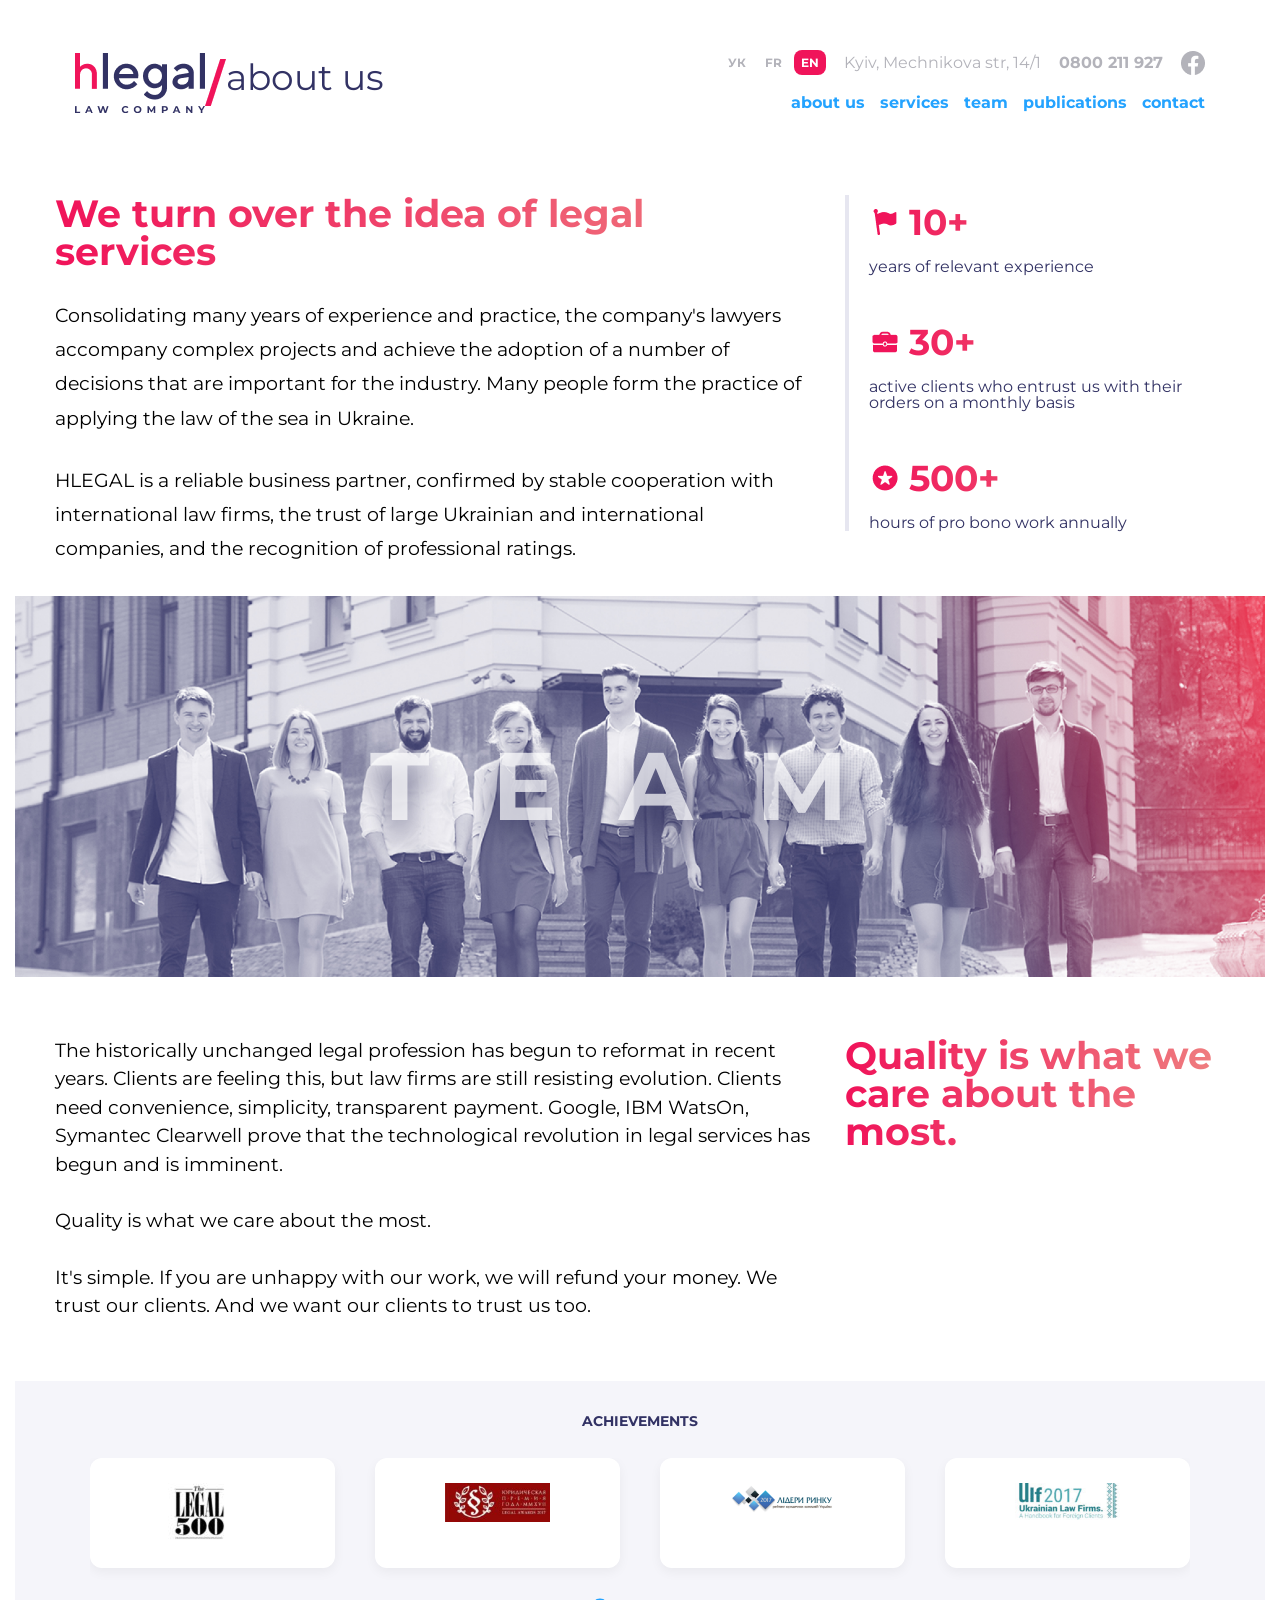
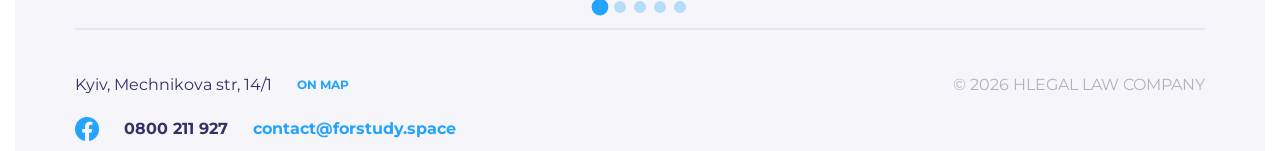
==== commit fa1e3b97: "fix" ====
--- a/about.html
+++ b/about.html
@@ -352,7 +352,7 @@
     </div>
     <script src="https://cdn.jsdelivr.net/npm/swiper@11/swiper-bundle.min.js"></script>
     <script src="/js/slider.js"></script>
-    <script src="./js/main.js"></script>
+    <script src="/js/main.js"></script>
     <script src="js/lang-switcher.js"></script>
   </body>
 </html>
--- a/scss/about.css
+++ b/scss/about.css
@@ -212,7 +212,6 @@
   font-weight: 700;
   font-size: 38px;
   line-height: 1;
-  margin-top: 100px;
   background: linear-gradient(90.13deg, #f0145a 0.84%, #ef8080 99.96%);
   -webkit-background-clip: text;
   background-clip: text;
@@ -304,6 +303,9 @@
   .about__statistics {
     padding-left: 30px;
     gap: 30px;
+  }
+  .about__title {
+    margin-top: 100px;
   }
 }
 /* =========================================================
@@ -509,7 +511,6 @@
    ========================================================= */
 .team-slide {
   box-sizing: border-box;
-  width: 370px !important;
   height: 110px !important;
   display: grid;
   place-items: center;
@@ -543,7 +544,6 @@
     max-width: 1200px;
   }
   .team-slide {
-    width: 300px !important;
     height: 110px !important;
     padding: 25px 70px;
   }
@@ -556,7 +556,6 @@
     max-width: 904px;
   }
   .team-slide {
-    width: 196px !important;
     height: 110px !important;
     padding: 25px 10px;
   }
@@ -569,7 +568,6 @@
     max-width: 600px;
   }
   .team-slide {
-    width: 90px !important;
     height: 100px !important;
     padding: 25px 20px;
   }
@@ -585,7 +583,6 @@
     max-width: 315px;
   }
   .team-slide {
-    width: 100% !important;
     height: 90px !important;
     padding: 15px;
   }
